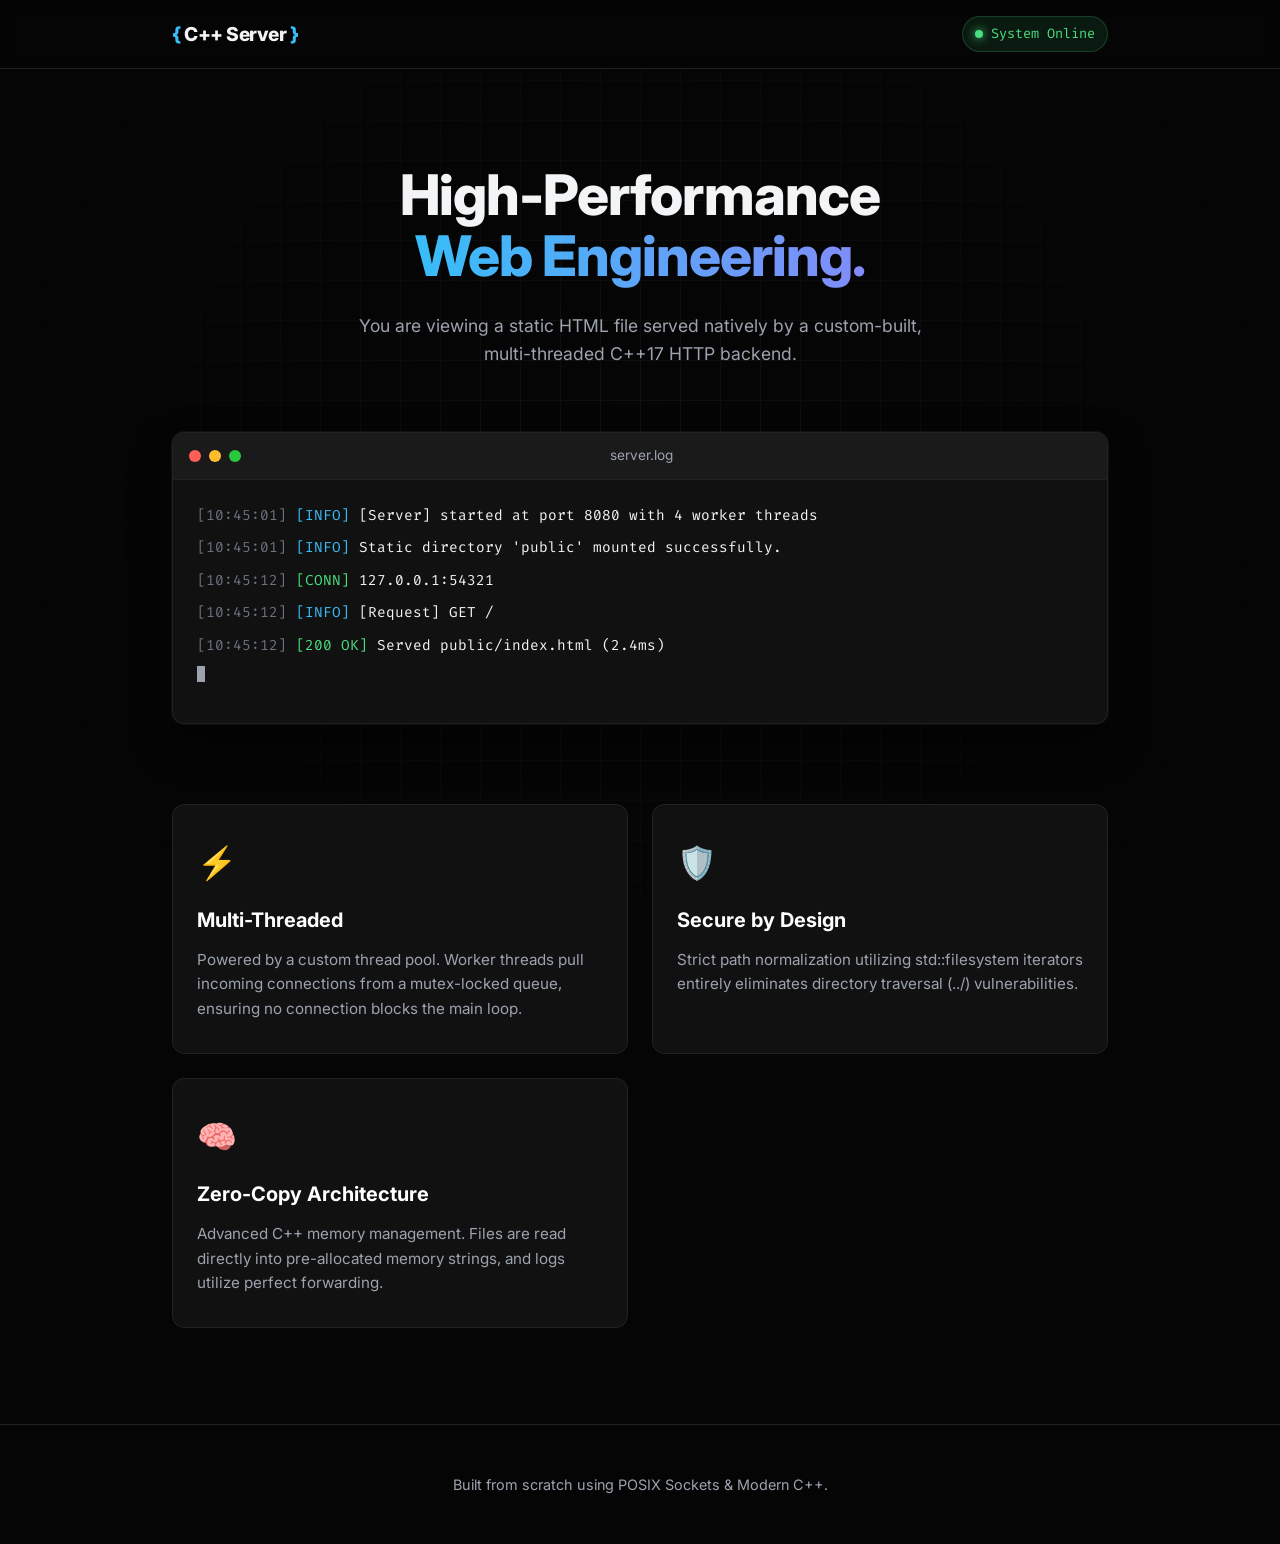
==== public/index.html @ 0ad70daa "added file server support and a basic index.html and stile.css" ====
<!DOCTYPE html>
<html lang="en">
<head>
    <meta charset="UTF-8">
    <meta name="viewport" content="width=device-width, initial-scale=1.0">
    <title>C++17 HTTP Server</title>
    <link href="https://fonts.googleapis.com/css2?family=Fira+Code:wght@400;600&family=Inter:wght@400;600;800&display=swap" rel="stylesheet">
    <link rel="stylesheet" href="style.css">
</head>
<body>
    <div class="grid-background"></div>
    
    <nav class="navbar">
        <div class="nav-content">
            <div class="logo">
                <span class="bracket">{</span> C++ Server <span class="bracket">}</span>
            </div>
            <div class="status-badge">
                <span class="pulse"></span> System Online
            </div>
        </div>
    </nav>

    <main class="container">
        <header class="hero">
            <h1 class="glitch-text">High-Performance <br><span class="highlight">Web Engineering.</span></h1>
            <p class="subtitle">You are viewing a static HTML file served natively by a custom-built, multi-threaded C++17 HTTP backend.</p>
        </header>

        <section class="terminal-window">
            <div class="terminal-header">
                <div class="terminal-buttons">
                    <span class="btn close-btn"></span>
                    <span class="btn minimize-btn"></span>
                    <span class="btn maximize-btn"></span>
                </div>
                <div class="terminal-title">server.log</div>
            </div>
            <div class="terminal-body">
                <div class="log-line"><span class="time">[10:45:01]</span> <span class="info">[INFO]</span> [Server] started at port 8080 with 4 worker threads</div>
                <div class="log-line"><span class="time">[10:45:01]</span> <span class="info">[INFO]</span> Static directory 'public' mounted successfully.</div>
                <div class="log-line"><span class="time">[10:45:12]</span> <span class="success">[CONN]</span> 127.0.0.1:54321</div>
                <div class="log-line"><span class="time">[10:45:12]</span> <span class="info">[INFO]</span> [Request] GET /</div>
                <div class="log-line"><span class="time">[10:45:12]</span> <span class="success">[200 OK]</span> Served public/index.html (2.4ms)</div>
                <div class="log-line typing-effect"><span class="cursor"></span></div>
            </div>
        </section>

        <section class="features-grid">
            <div class="feature-card">
                <div class="icon">⚡</div>
                <h3>Multi-Threaded</h3>
                <p>Powered by a custom thread pool. Worker threads pull incoming connections from a mutex-locked queue, ensuring no connection blocks the main loop.</p>
            </div>
            <div class="feature-card">
                <div class="icon">🛡️</div>
                <h3>Secure by Design</h3>
                <p>Strict path normalization utilizing std::filesystem iterators entirely eliminates directory traversal (../) vulnerabilities.</p>
            </div>
            <div class="feature-card">
                <div class="icon">🧠</div>
                <h3>Zero-Copy Architecture</h3>
                <p>Advanced C++ memory management. Files are read directly into pre-allocated memory strings, and logs utilize perfect forwarding.</p>
            </div>
        </section>
    </main>

    <footer>
        <p>Built from scratch using POSIX Sockets & Modern C++.</p>
    </footer>
</body>
</html>
---- public/style.css ----
/* CSS Reset & Variables */
:root {
    --bg-color: #050505;
    --surface-color: #111111;
    --border-color: #222222;
    --text-main: #f3f4f6;
    --text-muted: #9ca3af;
    --accent: #38bdf8;
    --accent-glow: rgba(56, 189, 248, 0.2);
    --success: #4ade80;
    --warning: #facc15;
    --font-sans: 'Inter', sans-serif;
    --font-mono: 'Fira Code', monospace;
}

* {
    margin: 0;
    padding: 0;
    box-sizing: border-box;
}

body {
    background-color: var(--bg-color);
    color: var(--text-main);
    font-family: var(--font-sans);
    line-height: 1.6;
    overflow-x: hidden;
}

/* Grid Background Effect */
.grid-background {
    position: fixed;
    top: 0;
    left: 0;
    width: 100vw;
    height: 100vh;
    background-image: 
        linear-gradient(to right, #111 1px, transparent 1px),
        linear-gradient(to bottom, #111 1px, transparent 1px);
    background-size: 40px 40px;
    z-index: -1;
    mask-image: radial-gradient(circle at center, black, transparent 80%);
    -webkit-mask-image: radial-gradient(circle at center, black, transparent 80%);
}

.container {
    max-width: 1000px;
    margin: 0 auto;
    padding: 0 2rem;
}

/* Navbar */
.navbar {
    border-bottom: 1px solid var(--border-color);
    background-color: rgba(5, 5, 5, 0.8);
    backdrop-filter: blur(10px);
    position: sticky;
    top: 0;
    z-index: 100;
}

.nav-content {
    max-width: 1000px;
    margin: 0 auto;
    padding: 1rem 2rem;
    display: flex;
    justify-content: space-between;
    align-items: center;
}

.logo {
    font-weight: 800;
    font-size: 1.2rem;
    letter-spacing: -0.5px;
}

.bracket {
    color: var(--accent);
}

.status-badge {
    display: flex;
    align-items: center;
    gap: 8px;
    font-size: 0.85rem;
    font-family: var(--font-mono);
    color: var(--success);
    background-color: rgba(74, 222, 128, 0.1);
    padding: 6px 12px;
    border-radius: 20px;
    border: 1px solid rgba(74, 222, 128, 0.2);
}

.pulse {
    width: 8px;
    height: 8px;
    background-color: var(--success);
    border-radius: 50%;
    box-shadow: 0 0 10px var(--success);
    animation: blink 2s infinite;
}

@keyframes blink {
    0%, 100% { opacity: 1; }
    50% { opacity: 0.4; }
}

/* Hero Section */
.hero {
    text-align: center;
    margin: 6rem 0 4rem 0;
}

h1 {
    font-size: 3.5rem;
    font-weight: 800;
    line-height: 1.1;
    letter-spacing: -1px;
    margin-bottom: 1.5rem;
}

.highlight {
    color: transparent;
    background: linear-gradient(90deg, var(--accent), #818cf8);
    -webkit-background-clip: text;
    background-clip: text;
}

.subtitle {
    color: var(--text-muted);
    font-size: 1.1rem;
    max-width: 600px;
    margin: 0 auto;
}

/* Terminal Window */
.terminal-window {
    background-color: var(--surface-color);
    border: 1px solid var(--border-color);
    border-radius: 12px;
    overflow: hidden;
    margin-bottom: 5rem;
    box-shadow: 0 20px 40px rgba(0, 0, 0, 0.4), 0 0 0 1px rgba(255, 255, 255, 0.05);
}

.terminal-header {
    background-color: #1a1a1a;
    padding: 12px 16px;
    display: flex;
    align-items: center;
    border-bottom: 1px solid var(--border-color);
}

.terminal-buttons {
    display: flex;
    gap: 8px;
}

.btn {
    width: 12px;
    height: 12px;
    border-radius: 50%;
}

.close-btn { background-color: #ff5f56; }
.minimize-btn { background-color: #ffbd2e; }
.maximize-btn { background-color: #27c93f; }

.terminal-title {
    flex-grow: 1;
    text-align: center;
    font-family: var(--font-sans);
    font-size: 0.85rem;
    color: var(--text-muted);
    margin-left: -50px;
}

.terminal-body {
    padding: 24px;
    font-family: var(--font-mono);
    font-size: 0.9rem;
    line-height: 1.7;
}

.log-line { margin-bottom: 8px; }
.time { color: #6b7280; }
.info { color: var(--accent); }
.success { color: var(--success); }
.cursor {
    display: inline-block;
    width: 8px;
    height: 16px;
    background-color: var(--text-muted);
    animation: cursor-blink 1s step-end infinite;
}

@keyframes cursor-blink {
    0%, 100% { opacity: 1; }
    50% { opacity: 0; }
}

/* Features Grid */
.features-grid {
    display: grid;
    grid-template-columns: repeat(auto-fit, minmax(300px, 1fr));
    gap: 24px;
    margin-bottom: 6rem;
}

.feature-card {
    background-color: var(--surface-color);
    border: 1px solid var(--border-color);
    border-radius: 12px;
    padding: 32px 24px;
    transition: transform 0.2s ease, border-color 0.2s ease;
}

.feature-card:hover {
    transform: translateY(-5px);
    border-color: var(--accent);
    box-shadow: 0 10px 30px var(--accent-glow);
}

.icon {
    font-size: 2rem;
    margin-bottom: 16px;
}

.feature-card h3 {
    font-size: 1.25rem;
    margin-bottom: 12px;
    color: white;
}

.feature-card p {
    color: var(--text-muted);
    font-size: 0.95rem;
}

/* Footer */
footer {
    text-align: center;
    padding: 3rem;
    border-top: 1px solid var(--border-color);
    color: var(--text-muted);
    font-size: 0.9rem;
}
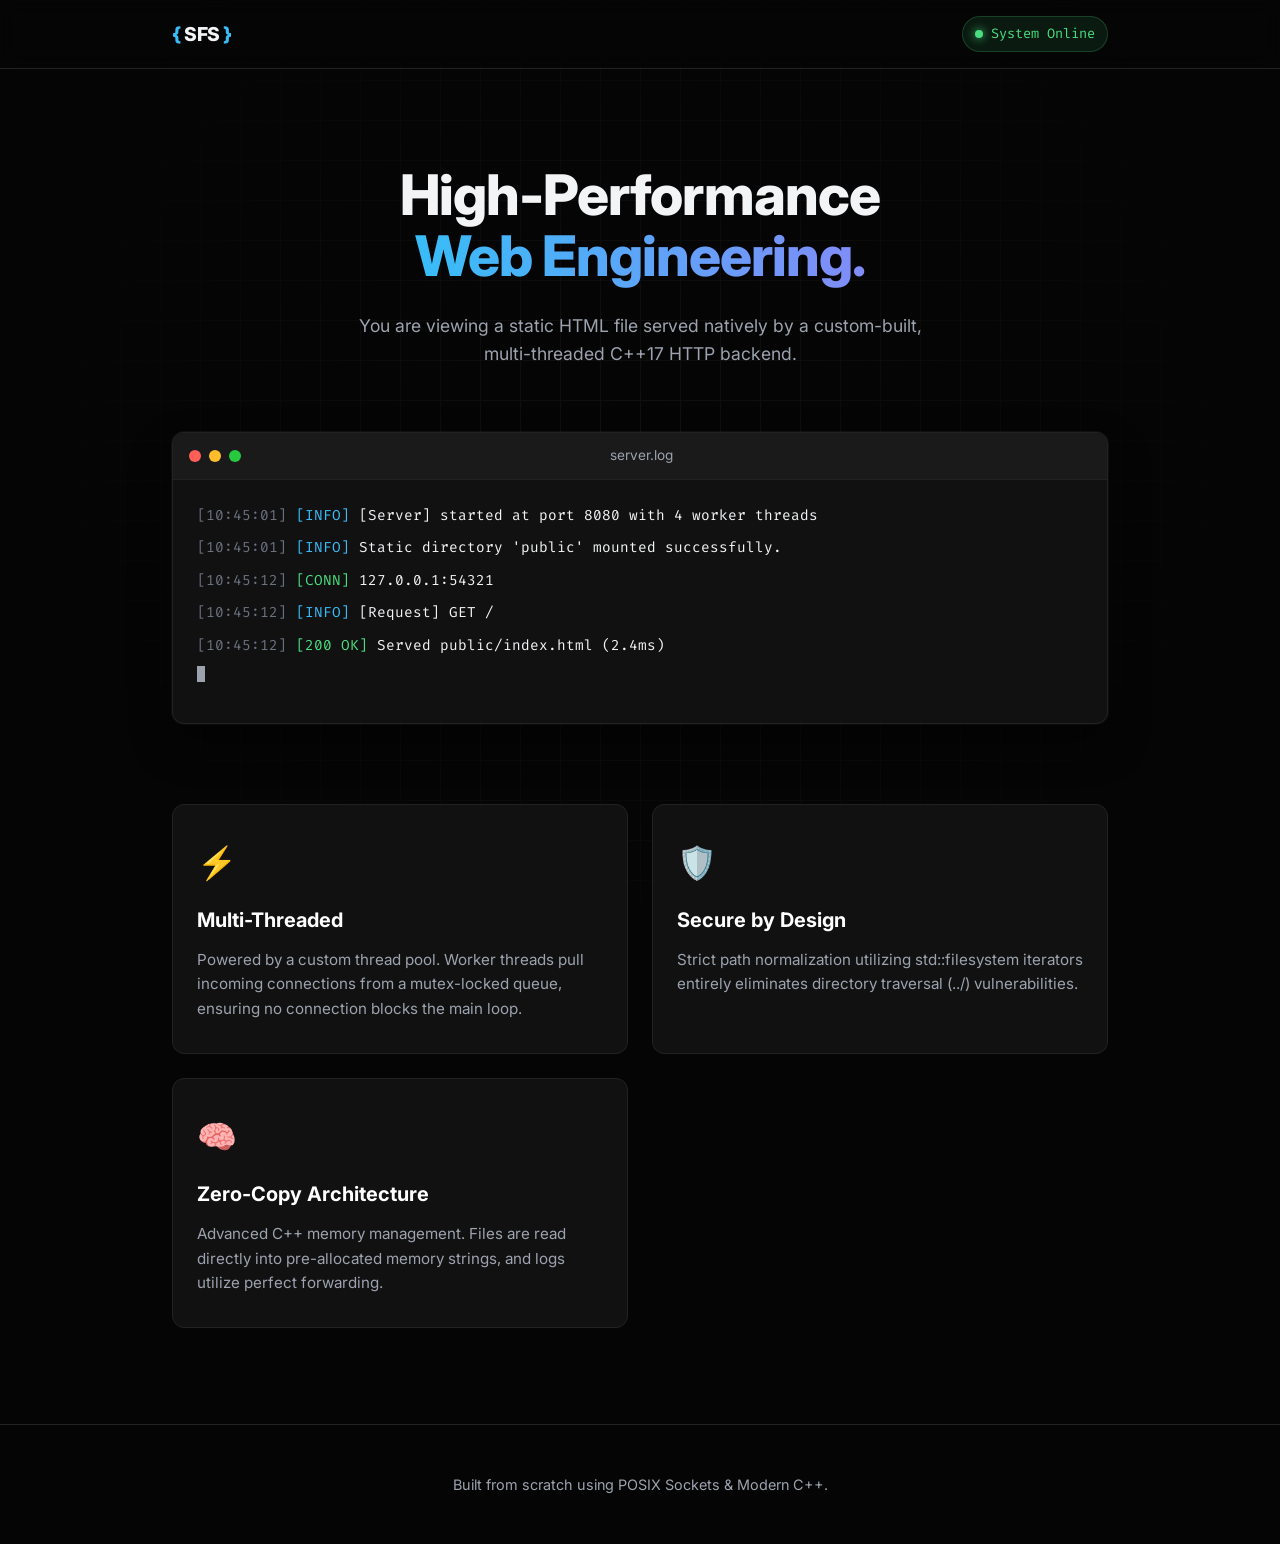
==== commit 38b7c4c9: "improved file serving" ====
--- a/public/index.html
+++ b/public/index.html
@@ -3,7 +3,7 @@
 <head>
     <meta charset="UTF-8">
     <meta name="viewport" content="width=device-width, initial-scale=1.0">
-    <title>C++17 HTTP Server</title>
+    <title>Server From Scratch</title>
     <link href="https://fonts.googleapis.com/css2?family=Fira+Code:wght@400;600&family=Inter:wght@400;600;800&display=swap" rel="stylesheet">
     <link rel="stylesheet" href="style.css">
 </head>
@@ -13,7 +13,7 @@
     <nav class="navbar">
         <div class="nav-content">
             <div class="logo">
-                <span class="bracket">{</span> C++ Server <span class="bracket">}</span>
+                <span class="bracket">{</span> SFS <span class="bracket">}</span>
             </div>
             <div class="status-badge">
                 <span class="pulse"></span> System Online
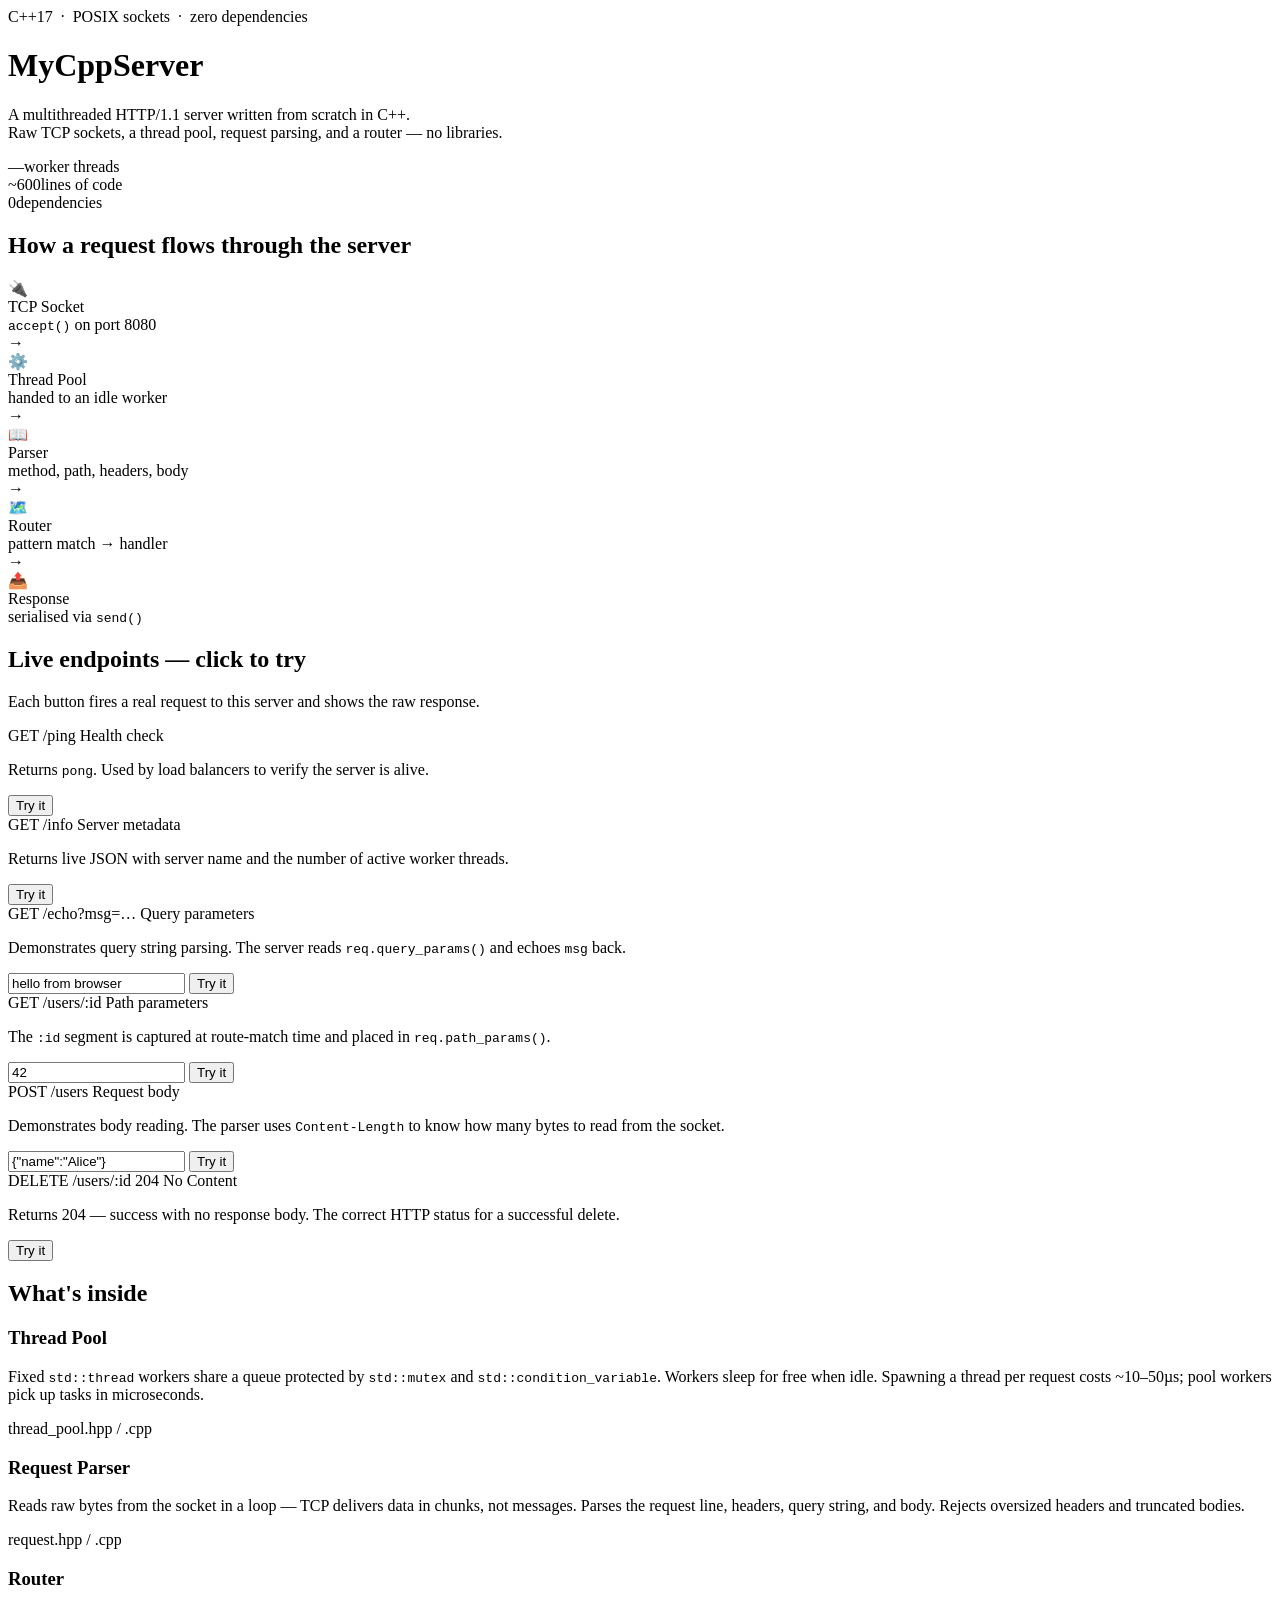
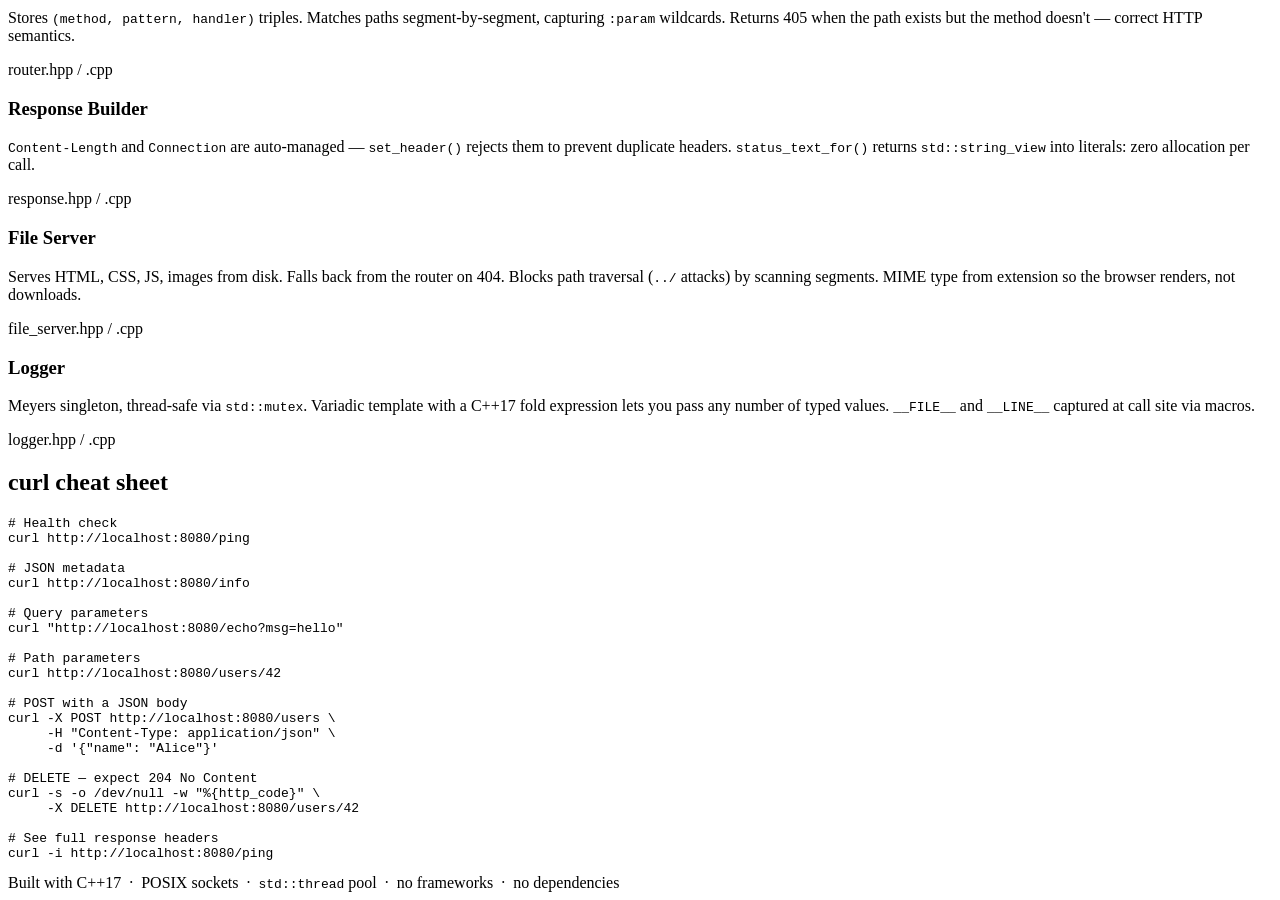
==== commit b90eef20: "added readme.md" ====
--- a/public/index.html
+++ b/public/index.html
@@ -1,72 +1,278 @@
 <!DOCTYPE html>
 <html lang="en">
 <head>
-    <meta charset="UTF-8">
-    <meta name="viewport" content="width=device-width, initial-scale=1.0">
-    <title>Server From Scratch</title>
-    <link href="https://fonts.googleapis.com/css2?family=Fira+Code:wght@400;600&family=Inter:wght@400;600;800&display=swap" rel="stylesheet">
-    <link rel="stylesheet" href="style.css">
+  <meta charset="UTF-8">
+  <meta name="viewport" content="width=device-width, initial-scale=1.0">
+  <title>MyCppServer — HTTP server in C++17</title>
+  <link rel="stylesheet" href="/style.css">
 </head>
 <body>
-    <div class="grid-background"></div>
-    
-    <nav class="navbar">
-        <div class="nav-content">
-            <div class="logo">
-                <span class="bracket">{</span> SFS <span class="bracket">}</span>
-            </div>
-            <div class="status-badge">
-                <span class="pulse"></span> System Online
-            </div>
-        </div>
-    </nav>
-
-    <main class="container">
-        <header class="hero">
-            <h1 class="glitch-text">High-Performance <br><span class="highlight">Web Engineering.</span></h1>
-            <p class="subtitle">You are viewing a static HTML file served natively by a custom-built, multi-threaded C++17 HTTP backend.</p>
-        </header>
-
-        <section class="terminal-window">
-            <div class="terminal-header">
-                <div class="terminal-buttons">
-                    <span class="btn close-btn"></span>
-                    <span class="btn minimize-btn"></span>
-                    <span class="btn maximize-btn"></span>
-                </div>
-                <div class="terminal-title">server.log</div>
-            </div>
-            <div class="terminal-body">
-                <div class="log-line"><span class="time">[10:45:01]</span> <span class="info">[INFO]</span> [Server] started at port 8080 with 4 worker threads</div>
-                <div class="log-line"><span class="time">[10:45:01]</span> <span class="info">[INFO]</span> Static directory 'public' mounted successfully.</div>
-                <div class="log-line"><span class="time">[10:45:12]</span> <span class="success">[CONN]</span> 127.0.0.1:54321</div>
-                <div class="log-line"><span class="time">[10:45:12]</span> <span class="info">[INFO]</span> [Request] GET /</div>
-                <div class="log-line"><span class="time">[10:45:12]</span> <span class="success">[200 OK]</span> Served public/index.html (2.4ms)</div>
-                <div class="log-line typing-effect"><span class="cursor"></span></div>
-            </div>
-        </section>
-
-        <section class="features-grid">
-            <div class="feature-card">
-                <div class="icon">⚡</div>
-                <h3>Multi-Threaded</h3>
-                <p>Powered by a custom thread pool. Worker threads pull incoming connections from a mutex-locked queue, ensuring no connection blocks the main loop.</p>
-            </div>
-            <div class="feature-card">
-                <div class="icon">🛡️</div>
-                <h3>Secure by Design</h3>
-                <p>Strict path normalization utilizing std::filesystem iterators entirely eliminates directory traversal (../) vulnerabilities.</p>
-            </div>
-            <div class="feature-card">
-                <div class="icon">🧠</div>
-                <h3>Zero-Copy Architecture</h3>
-                <p>Advanced C++ memory management. Files are read directly into pre-allocated memory strings, and logs utilize perfect forwarding.</p>
-            </div>
-        </section>
-    </main>
-
-    <footer>
-        <p>Built from scratch using POSIX Sockets & Modern C++.</p>
-    </footer>
+
+  <header class="hero">
+    <div class="container">
+      <div class="badge">C++17 &nbsp;·&nbsp; POSIX sockets &nbsp;·&nbsp; zero dependencies</div>
+      <h1>MyCppServer</h1>
+      <p class="hero-sub">
+        A multithreaded HTTP/1.1 server written from scratch in C++.<br>
+        Raw TCP sockets, a thread pool, request parsing, and a router — no libraries.
+      </p>
+      <div class="hero-stats">
+        <div class="stat"><span class="stat-n" id="stat-threads">—</span><span class="stat-l">worker threads</span></div>
+        <div class="stat-sep"></div>
+        <div class="stat"><span class="stat-n">~600</span><span class="stat-l">lines of code</span></div>
+        <div class="stat-sep"></div>
+        <div class="stat"><span class="stat-n">0</span><span class="stat-l">dependencies</span></div>
+      </div>
+    </div>
+  </header>
+
+  <main class="container">
+
+    <section class="section">
+      <h2 class="section-title">How a request flows through the server</h2>
+      <div class="pipeline">
+        <div class="pipe-step">
+          <div class="pipe-icon">🔌</div>
+          <div class="pipe-label">TCP Socket</div>
+          <div class="pipe-desc"><code>accept()</code> on port 8080</div>
+        </div>
+        <div class="pipe-arrow">→</div>
+        <div class="pipe-step">
+          <div class="pipe-icon">⚙️</div>
+          <div class="pipe-label">Thread Pool</div>
+          <div class="pipe-desc">handed to an idle worker</div>
+        </div>
+        <div class="pipe-arrow">→</div>
+        <div class="pipe-step">
+          <div class="pipe-icon">📖</div>
+          <div class="pipe-label">Parser</div>
+          <div class="pipe-desc">method, path, headers, body</div>
+        </div>
+        <div class="pipe-arrow">→</div>
+        <div class="pipe-step">
+          <div class="pipe-icon">🗺️</div>
+          <div class="pipe-label">Router</div>
+          <div class="pipe-desc">pattern match → handler</div>
+        </div>
+        <div class="pipe-arrow">→</div>
+        <div class="pipe-step">
+          <div class="pipe-icon">📤</div>
+          <div class="pipe-label">Response</div>
+          <div class="pipe-desc">serialised via <code>send()</code></div>
+        </div>
+      </div>
+    </section>
+
+    <section class="section">
+      <h2 class="section-title">Live endpoints — click to try</h2>
+      <p class="section-sub">Each button fires a real request to this server and shows the raw response.</p>
+
+      <div class="endpoints">
+
+        <div class="endpoint-card">
+          <div class="ep-header">
+            <span class="method get">GET</span>
+            <span class="ep-path">/ping</span>
+            <span class="ep-desc">Health check</span>
+          </div>
+          <p>Returns <code>pong</code>. Used by load balancers to verify the server is alive.</p>
+          <button class="try-btn" onclick="tryEndpoint('GET','/ping',null,'r-ping')">Try it</button>
+          <div id="r-ping" class="response hidden"></div>
+        </div>
+
+        <div class="endpoint-card">
+          <div class="ep-header">
+            <span class="method get">GET</span>
+            <span class="ep-path">/info</span>
+            <span class="ep-desc">Server metadata</span>
+          </div>
+          <p>Returns live JSON with server name and the number of active worker threads.</p>
+          <button class="try-btn" onclick="tryEndpoint('GET','/info',null,'r-info')">Try it</button>
+          <div id="r-info" class="response hidden"></div>
+        </div>
+
+        <div class="endpoint-card">
+          <div class="ep-header">
+            <span class="method get">GET</span>
+            <span class="ep-path">/echo?msg=…</span>
+            <span class="ep-desc">Query parameters</span>
+          </div>
+          <p>Demonstrates query string parsing. The server reads <code>req.query_params()</code> and echoes <code>msg</code> back.</p>
+          <div class="input-row">
+            <input id="echo-val" type="text" value="hello from browser" placeholder="Type a message">
+            <button class="try-btn" onclick="tryEcho()">Try it</button>
+          </div>
+          <div id="r-echo" class="response hidden"></div>
+        </div>
+
+        <div class="endpoint-card">
+          <div class="ep-header">
+            <span class="method get">GET</span>
+            <span class="ep-path">/users/:id</span>
+            <span class="ep-desc">Path parameters</span>
+          </div>
+          <p>The <code>:id</code> segment is captured at route-match time and placed in <code>req.path_params()</code>.</p>
+          <div class="input-row">
+            <input id="uid-val" type="text" value="42" placeholder="User ID">
+            <button class="try-btn" onclick="tryUser()">Try it</button>
+          </div>
+          <div id="r-user" class="response hidden"></div>
+        </div>
+
+        <div class="endpoint-card">
+          <div class="ep-header">
+            <span class="method post">POST</span>
+            <span class="ep-path">/users</span>
+            <span class="ep-desc">Request body</span>
+          </div>
+          <p>Demonstrates body reading. The parser uses <code>Content-Length</code> to know how many bytes to read from the socket.</p>
+          <div class="input-row">
+            <input id="post-val" type="text" value='{"name":"Alice"}' placeholder="JSON body">
+            <button class="try-btn" onclick="tryPost()">Try it</button>
+          </div>
+          <div id="r-post" class="response hidden"></div>
+        </div>
+
+        <div class="endpoint-card">
+          <div class="ep-header">
+            <span class="method del">DELETE</span>
+            <span class="ep-path">/users/:id</span>
+            <span class="ep-desc">204 No Content</span>
+          </div>
+          <p>Returns 204 — success with no response body. The correct HTTP status for a successful delete.</p>
+          <button class="try-btn" onclick="tryEndpoint('DELETE','/users/42',null,'r-del')">Try it</button>
+          <div id="r-del" class="response hidden"></div>
+        </div>
+
+      </div>
+    </section>
+
+    <section class="section">
+      <h2 class="section-title">What's inside</h2>
+      <div class="components">
+
+        <div class="comp-card">
+          <h3>Thread Pool</h3>
+          <p>Fixed <code>std::thread</code> workers share a queue protected by <code>std::mutex</code> and <code>std::condition_variable</code>. Workers sleep for free when idle. Spawning a thread per request costs ~10–50µs; pool workers pick up tasks in microseconds.</p>
+          <div class="comp-file">thread_pool.hpp / .cpp</div>
+        </div>
+
+        <div class="comp-card">
+          <h3>Request Parser</h3>
+          <p>Reads raw bytes from the socket in a loop — TCP delivers data in chunks, not messages. Parses the request line, headers, query string, and body. Rejects oversized headers and truncated bodies.</p>
+          <div class="comp-file">request.hpp / .cpp</div>
+        </div>
+
+        <div class="comp-card">
+          <h3>Router</h3>
+          <p>Stores <code>(method, pattern, handler)</code> triples. Matches paths segment-by-segment, capturing <code>:param</code> wildcards. Returns 405 when the path exists but the method doesn't — correct HTTP semantics.</p>
+          <div class="comp-file">router.hpp / .cpp</div>
+        </div>
+
+        <div class="comp-card">
+          <h3>Response Builder</h3>
+          <p><code>Content-Length</code> and <code>Connection</code> are auto-managed — <code>set_header()</code> rejects them to prevent duplicate headers. <code>status_text_for()</code> returns <code>std::string_view</code> into literals: zero allocation per call.</p>
+          <div class="comp-file">response.hpp / .cpp</div>
+        </div>
+
+        <div class="comp-card">
+          <h3>File Server</h3>
+          <p>Serves HTML, CSS, JS, images from disk. Falls back from the router on 404. Blocks path traversal (<code>../</code> attacks) by scanning segments. MIME type from extension so the browser renders, not downloads.</p>
+          <div class="comp-file">file_server.hpp / .cpp</div>
+        </div>
+
+        <div class="comp-card">
+          <h3>Logger</h3>
+          <p>Meyers singleton, thread-safe via <code>std::mutex</code>. Variadic template with a C++17 fold expression lets you pass any number of typed values. <code>__FILE__</code> and <code>__LINE__</code> captured at call site via macros.</p>
+          <div class="comp-file">logger.hpp / .cpp</div>
+        </div>
+
+      </div>
+    </section>
+
+    <section class="section">
+      <h2 class="section-title">curl cheat sheet</h2>
+      <pre class="code-block"><code><span class="cm"># Health check</span>
+curl http://localhost:8080/ping
+
+<span class="cm"># JSON metadata</span>
+curl http://localhost:8080/info
+
+<span class="cm"># Query parameters</span>
+curl "http://localhost:8080/echo?msg=hello"
+
+<span class="cm"># Path parameters</span>
+curl http://localhost:8080/users/42
+
+<span class="cm"># POST with a JSON body</span>
+curl -X POST http://localhost:8080/users \
+     -H "Content-Type: application/json" \
+     -d '{"name": "Alice"}'
+
+<span class="cm"># DELETE — expect 204 No Content</span>
+curl -s -o /dev/null -w "%{http_code}" \
+     -X DELETE http://localhost:8080/users/42
+
+<span class="cm"># See full response headers</span>
+curl -i http://localhost:8080/ping</code></pre>
+    </section>
+
+  </main>
+
+  <footer class="footer">
+    <div class="container">
+      Built with C++17 &nbsp;·&nbsp; POSIX sockets &nbsp;·&nbsp;
+      <code>std::thread</code> pool &nbsp;·&nbsp; no frameworks &nbsp;·&nbsp; no dependencies
+    </div>
+  </footer>
+
+  <script>
+    fetch('/info')
+      .then(r => r.json())
+      .then(d => { document.getElementById('stat-threads').textContent = d.worker_threads; })
+      .catch(() => {});
+
+    async function tryEndpoint(method, path, body, id) {
+      const el = document.getElementById(id);
+      el.className = 'response loading';
+      el.textContent = 'waiting…';
+
+      try {
+        const opts = { method };
+        if (body) {
+          opts.body = body;
+          opts.headers = { 'Content-Type': 'application/json' };
+        }
+        const res  = await fetch(path, opts);
+        const text = await res.text();
+
+        el.className = 'response ' + (res.status < 400 ? 'ok' : 'err');
+        el.textContent =
+          `HTTP ${res.status} ${res.statusText}\n` +
+          `Content-Type: ${res.headers.get('content-type') ?? '—'}\n\n` +
+          (text.trim() || '(empty body)');
+      } catch {
+        el.className = 'response err';
+        el.textContent = 'Could not reach the server.';
+      }
+    }
+
+    const tryEcho = () => {
+      const v = document.getElementById('echo-val').value || 'hello';
+      tryEndpoint('GET', `/echo?msg=${encodeURIComponent(v)}`, null, 'r-echo');
+    };
+    const tryUser = () => {
+      const v = document.getElementById('uid-val').value || '42';
+      tryEndpoint('GET', `/users/${encodeURIComponent(v)}`, null, 'r-user');
+    };
+    const tryPost = () => {
+      tryEndpoint('POST', '/users', document.getElementById('post-val').value, 'r-post');
+    };
+
+    document.querySelectorAll('.input-row input').forEach(inp =>
+      inp.addEventListener('keydown', e => { if (e.key === 'Enter') inp.nextElementSibling.click(); })
+    );
+  </script>
+
 </body>
-</html>+</html>
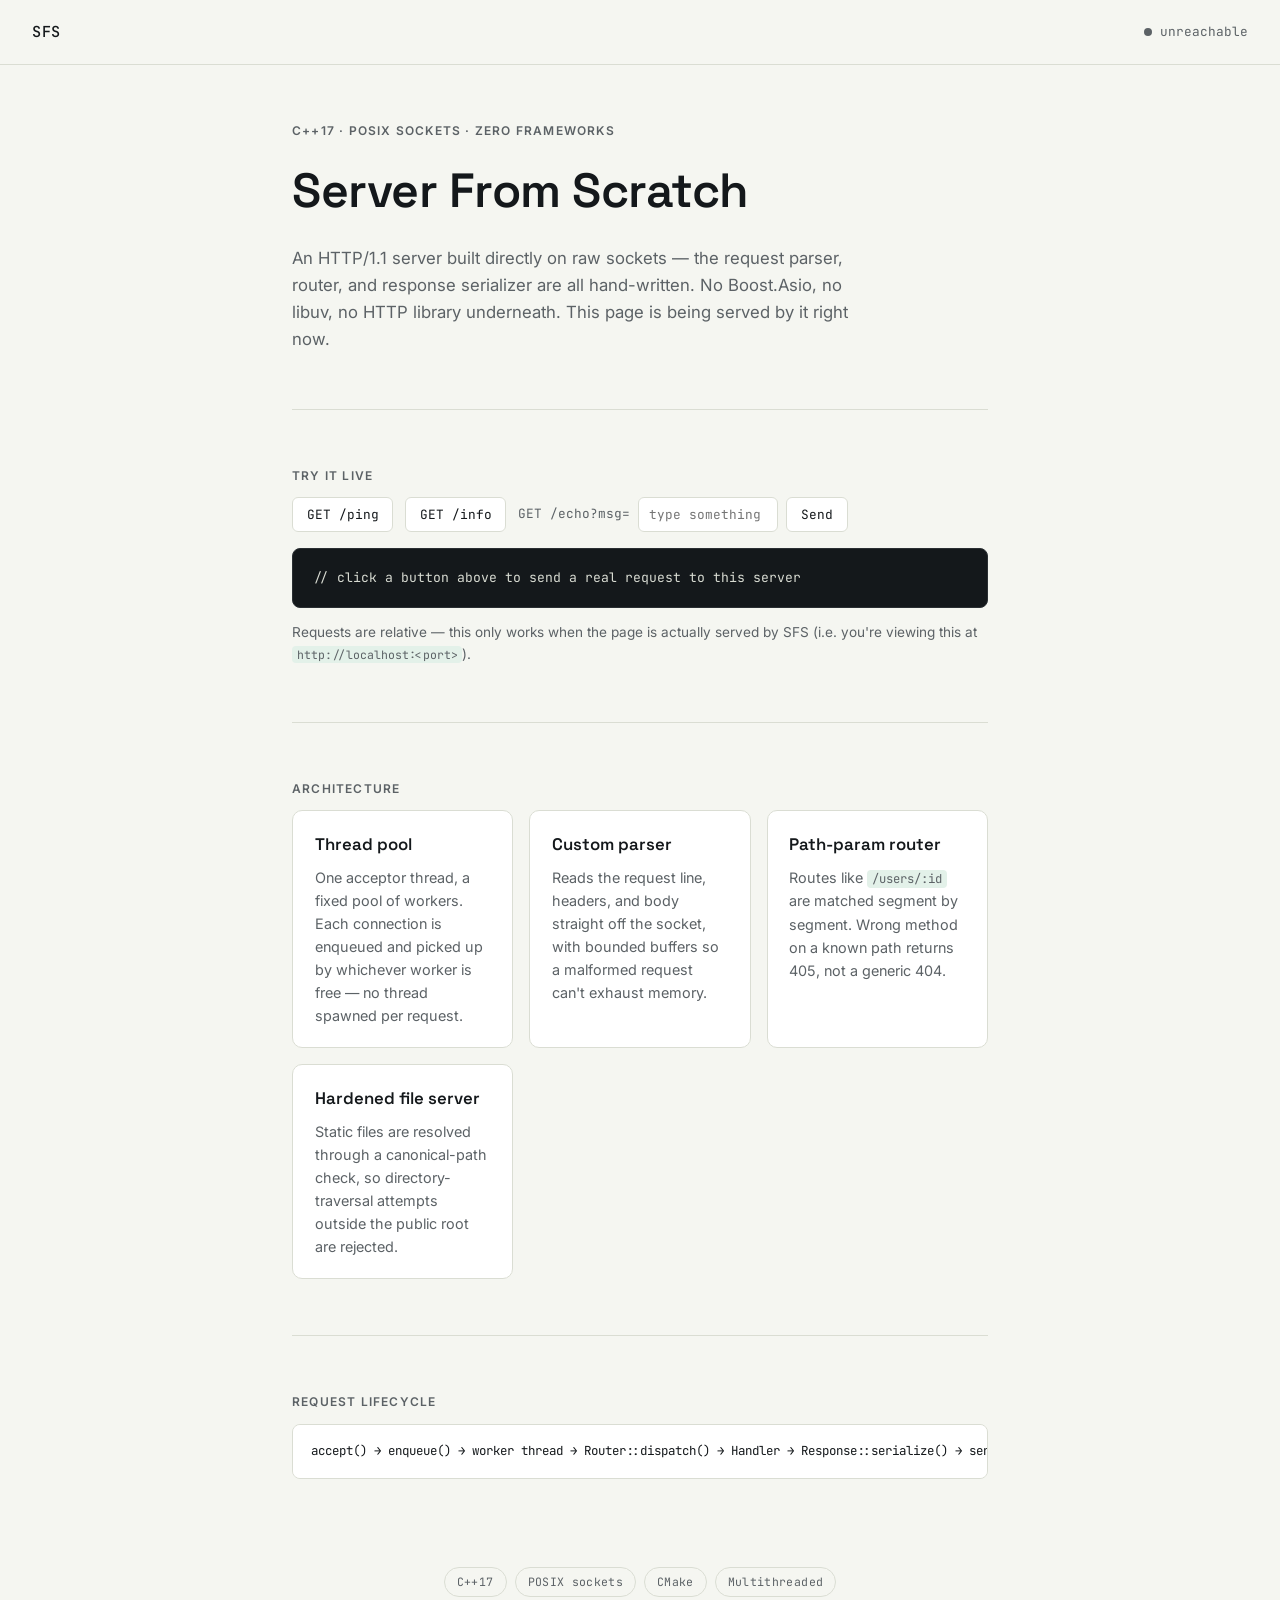
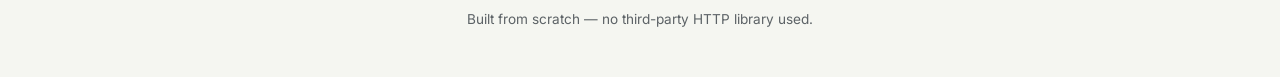
==== commit b5ef5f4d: "readme.md improved" ====
--- a/public/index.html
+++ b/public/index.html
@@ -1,278 +1,168 @@
 <!DOCTYPE html>
 <html lang="en">
 <head>
-  <meta charset="UTF-8">
-  <meta name="viewport" content="width=device-width, initial-scale=1.0">
-  <title>MyCppServer — HTTP server in C++17</title>
-  <link rel="stylesheet" href="/style.css">
+<meta charset="UTF-8">
+<meta name="viewport" content="width=device-width, initial-scale=1.0">
+<title>SFS — Server From Scratch</title>
+<link rel="preconnect" href="https://fonts.googleapis.com">
+<link rel="preconnect" href="https://fonts.gstatic.com" crossorigin>
+<link href="https://fonts.googleapis.com/css2?family=Space+Grotesk:wght@500;600;700&family=Inter:wght@400;500;600&family=JetBrains+Mono:wght@400;500&display=swap" rel="stylesheet">
+<link rel="stylesheet" href="style.css">
 </head>
 <body>
 
-  <header class="hero">
-    <div class="container">
-      <div class="badge">C++17 &nbsp;·&nbsp; POSIX sockets &nbsp;·&nbsp; zero dependencies</div>
-      <h1>MyCppServer</h1>
-      <p class="hero-sub">
-        A multithreaded HTTP/1.1 server written from scratch in C++.<br>
-        Raw TCP sockets, a thread pool, request parsing, and a router — no libraries.
-      </p>
-      <div class="hero-stats">
-        <div class="stat"><span class="stat-n" id="stat-threads">—</span><span class="stat-l">worker threads</span></div>
-        <div class="stat-sep"></div>
-        <div class="stat"><span class="stat-n">~600</span><span class="stat-l">lines of code</span></div>
-        <div class="stat-sep"></div>
-        <div class="stat"><span class="stat-n">0</span><span class="stat-l">dependencies</span></div>
+<header class="topbar">
+  <span class="wordmark">SFS</span>
+  <span class="status" id="status-pill">
+    <span class="dot" aria-hidden="true"></span>
+    <span id="status-text">checking…</span>
+  </span>
+</header>
+
+<main>
+
+  <section class="hero">
+    <p class="eyebrow">C++17 · POSIX sockets · zero frameworks</p>
+    <h1>Server From Scratch</h1>
+    <p class="lede">
+      An HTTP/1.1 server built directly on raw sockets — the request parser,
+      router, and response serializer are all hand-written. No Boost.Asio,
+      no libuv, no HTTP library underneath. This page is being served by it
+      right now.
+    </p>
+  </section>
+
+  <section class="console" aria-labelledby="console-heading">
+    <p class="eyebrow" id="console-heading">try it live</p>
+
+    <div class="console-controls">
+      <button class="btn" data-path="/ping" data-method="GET">GET /ping</button>
+      <button class="btn" data-path="/info" data-method="GET">GET /info</button>
+      <div class="echo-row">
+        <span class="echo-label">GET /echo?msg=</span>
+        <input type="text" id="echo-input" placeholder="type something" aria-label="Message for /echo endpoint">
+        <button class="btn" id="echo-send">Send</button>
       </div>
     </div>
-  </header>
 
-  <main class="container">
+    <pre class="response-panel" id="response-panel" aria-live="polite"><code id="response-body">// click a button above to send a real request to this server</code></pre>
 
-    <section class="section">
-      <h2 class="section-title">How a request flows through the server</h2>
-      <div class="pipeline">
-        <div class="pipe-step">
-          <div class="pipe-icon">🔌</div>
-          <div class="pipe-label">TCP Socket</div>
-          <div class="pipe-desc"><code>accept()</code> on port 8080</div>
-        </div>
-        <div class="pipe-arrow">→</div>
-        <div class="pipe-step">
-          <div class="pipe-icon">⚙️</div>
-          <div class="pipe-label">Thread Pool</div>
-          <div class="pipe-desc">handed to an idle worker</div>
-        </div>
-        <div class="pipe-arrow">→</div>
-        <div class="pipe-step">
-          <div class="pipe-icon">📖</div>
-          <div class="pipe-label">Parser</div>
-          <div class="pipe-desc">method, path, headers, body</div>
-        </div>
-        <div class="pipe-arrow">→</div>
-        <div class="pipe-step">
-          <div class="pipe-icon">🗺️</div>
-          <div class="pipe-label">Router</div>
-          <div class="pipe-desc">pattern match → handler</div>
-        </div>
-        <div class="pipe-arrow">→</div>
-        <div class="pipe-step">
-          <div class="pipe-icon">📤</div>
-          <div class="pipe-label">Response</div>
-          <div class="pipe-desc">serialised via <code>send()</code></div>
-        </div>
-      </div>
-    </section>
+    <p class="hint">
+      Requests are relative — this only works when the page is actually served
+      by SFS (i.e. you're viewing this at <code>http://localhost:&lt;port&gt;</code>).
+    </p>
+  </section>
 
-    <section class="section">
-      <h2 class="section-title">Live endpoints — click to try</h2>
-      <p class="section-sub">Each button fires a real request to this server and shows the raw response.</p>
+  <section class="features" aria-label="Architecture highlights">
+    <p class="eyebrow">architecture</p>
+    <div class="feature-grid">
+      <article class="card">
+        <h2>Thread pool</h2>
+        <p>One acceptor thread, a fixed pool of workers. Each connection is
+        enqueued and picked up by whichever worker is free — no thread spawned
+        per request.</p>
+      </article>
+      <article class="card">
+        <h2>Custom parser</h2>
+        <p>Reads the request line, headers, and body straight off the socket,
+        with bounded buffers so a malformed request can't exhaust memory.</p>
+      </article>
+      <article class="card">
+        <h2>Path-param router</h2>
+        <p>Routes like <code>/users/:id</code> are matched segment by segment.
+        Wrong method on a known path returns 405, not a generic 404.</p>
+      </article>
+      <article class="card">
+        <h2>Hardened file server</h2>
+        <p>Static files are resolved through a canonical-path check, so
+        directory-traversal attempts outside the public root are rejected.</p>
+      </article>
+    </div>
+  </section>
 
-      <div class="endpoints">
+  <section class="lifecycle" aria-label="Request lifecycle">
+    <p class="eyebrow">request lifecycle</p>
+    <pre class="flow"><code>accept() → enqueue() → worker thread → Router::dispatch() → Handler → Response::serialize() → send()</code></pre>
+  </section>
 
-        <div class="endpoint-card">
-          <div class="ep-header">
-            <span class="method get">GET</span>
-            <span class="ep-path">/ping</span>
-            <span class="ep-desc">Health check</span>
-          </div>
-          <p>Returns <code>pong</code>. Used by load balancers to verify the server is alive.</p>
-          <button class="try-btn" onclick="tryEndpoint('GET','/ping',null,'r-ping')">Try it</button>
-          <div id="r-ping" class="response hidden"></div>
-        </div>
+</main>
 
-        <div class="endpoint-card">
-          <div class="ep-header">
-            <span class="method get">GET</span>
-            <span class="ep-path">/info</span>
-            <span class="ep-desc">Server metadata</span>
-          </div>
-          <p>Returns live JSON with server name and the number of active worker threads.</p>
-          <button class="try-btn" onclick="tryEndpoint('GET','/info',null,'r-info')">Try it</button>
-          <div id="r-info" class="response hidden"></div>
-        </div>
+<footer>
+  <div class="badges">
+    <span>C++17</span>
+    <span>POSIX sockets</span>
+    <span>CMake</span>
+    <span>Multithreaded</span>
+  </div>
+  <p>Built from scratch — no third-party HTTP library used.</p>
+</footer>
 
-        <div class="endpoint-card">
-          <div class="ep-header">
-            <span class="method get">GET</span>
-            <span class="ep-path">/echo?msg=…</span>
-            <span class="ep-desc">Query parameters</span>
-          </div>
-          <p>Demonstrates query string parsing. The server reads <code>req.query_params()</code> and echoes <code>msg</code> back.</p>
-          <div class="input-row">
-            <input id="echo-val" type="text" value="hello from browser" placeholder="Type a message">
-            <button class="try-btn" onclick="tryEcho()">Try it</button>
-          </div>
-          <div id="r-echo" class="response hidden"></div>
-        </div>
+<script>
+(function () {
+  const panel = document.getElementById('response-body');
+  const statusPill = document.getElementById('status-pill');
+  const statusText = document.getElementById('status-text');
 
-        <div class="endpoint-card">
-          <div class="ep-header">
-            <span class="method get">GET</span>
-            <span class="ep-path">/users/:id</span>
-            <span class="ep-desc">Path parameters</span>
-          </div>
-          <p>The <code>:id</code> segment is captured at route-match time and placed in <code>req.path_params()</code>.</p>
-          <div class="input-row">
-            <input id="uid-val" type="text" value="42" placeholder="User ID">
-            <button class="try-btn" onclick="tryUser()">Try it</button>
-          </div>
-          <div id="r-user" class="response hidden"></div>
-        </div>
+  function renderResponse(method, path, res, bodyText) {
+    let headerLines = '';
+    res.headers.forEach((value, key) => {
+      headerLines += key + ': ' + value + '\n';
+    });
+    const statusLine = 'HTTP/1.1 ' + res.status + (res.statusText ? ' ' + res.statusText : '');
+    panel.textContent =
+      method + ' ' + path + '\n\n' +
+      statusLine + '\n' +
+      headerLines + '\n' +
+      bodyText;
+  }
 
-        <div class="endpoint-card">
-          <div class="ep-header">
-            <span class="method post">POST</span>
-            <span class="ep-path">/users</span>
-            <span class="ep-desc">Request body</span>
-          </div>
-          <p>Demonstrates body reading. The parser uses <code>Content-Length</code> to know how many bytes to read from the socket.</p>
-          <div class="input-row">
-            <input id="post-val" type="text" value='{"name":"Alice"}' placeholder="JSON body">
-            <button class="try-btn" onclick="tryPost()">Try it</button>
-          </div>
-          <div id="r-post" class="response hidden"></div>
-        </div>
+  function renderError(method, path) {
+    panel.textContent =
+      method + ' ' + path + '\n\n' +
+      '// request failed — make sure this page is being served by SFS\n' +
+      '// (open http://localhost:<port>/ instead of a local file)';
+  }
 
-        <div class="endpoint-card">
-          <div class="ep-header">
-            <span class="method del">DELETE</span>
-            <span class="ep-path">/users/:id</span>
-            <span class="ep-desc">204 No Content</span>
-          </div>
-          <p>Returns 204 — success with no response body. The correct HTTP status for a successful delete.</p>
-          <button class="try-btn" onclick="tryEndpoint('DELETE','/users/42',null,'r-del')">Try it</button>
-          <div id="r-del" class="response hidden"></div>
-        </div>
+  async function sendRequest(method, path) {
+    panel.textContent = method + ' ' + path + '\n\n// sending…';
+    try {
+      const res = await fetch(path, { method });
+      const bodyText = await res.text();
+      renderResponse(method, path, res, bodyText);
+    } catch (err) {
+      renderError(method, path);
+    }
+  }
 
-      </div>
-    </section>
+  document.querySelectorAll('.btn[data-path]').forEach(btn => {
+    btn.addEventListener('click', () => {
+      sendRequest(btn.dataset.method, btn.dataset.path);
+    });
+  });
 
-    <section class="section">
-      <h2 class="section-title">What's inside</h2>
-      <div class="components">
+  document.getElementById('echo-send').addEventListener('click', () => {
+    const input = document.getElementById('echo-input');
+    const msg = encodeURIComponent(input.value || 'hello');
+    sendRequest('GET', '/echo?msg=' + msg);
+  });
 
-        <div class="comp-card">
-          <h3>Thread Pool</h3>
-          <p>Fixed <code>std::thread</code> workers share a queue protected by <code>std::mutex</code> and <code>std::condition_variable</code>. Workers sleep for free when idle. Spawning a thread per request costs ~10–50µs; pool workers pick up tasks in microseconds.</p>
-          <div class="comp-file">thread_pool.hpp / .cpp</div>
-        </div>
+  document.getElementById('echo-input').addEventListener('keydown', (e) => {
+    if (e.key === 'Enter') document.getElementById('echo-send').click();
+  });
 
-        <div class="comp-card">
-          <h3>Request Parser</h3>
-          <p>Reads raw bytes from the socket in a loop — TCP delivers data in chunks, not messages. Parses the request line, headers, query string, and body. Rejects oversized headers and truncated bodies.</p>
-          <div class="comp-file">request.hpp / .cpp</div>
-        </div>
-
-        <div class="comp-card">
-          <h3>Router</h3>
-          <p>Stores <code>(method, pattern, handler)</code> triples. Matches paths segment-by-segment, capturing <code>:param</code> wildcards. Returns 405 when the path exists but the method doesn't — correct HTTP semantics.</p>
-          <div class="comp-file">router.hpp / .cpp</div>
-        </div>
-
-        <div class="comp-card">
-          <h3>Response Builder</h3>
-          <p><code>Content-Length</code> and <code>Connection</code> are auto-managed — <code>set_header()</code> rejects them to prevent duplicate headers. <code>status_text_for()</code> returns <code>std::string_view</code> into literals: zero allocation per call.</p>
-          <div class="comp-file">response.hpp / .cpp</div>
-        </div>
-
-        <div class="comp-card">
-          <h3>File Server</h3>
-          <p>Serves HTML, CSS, JS, images from disk. Falls back from the router on 404. Blocks path traversal (<code>../</code> attacks) by scanning segments. MIME type from extension so the browser renders, not downloads.</p>
-          <div class="comp-file">file_server.hpp / .cpp</div>
-        </div>
-
-        <div class="comp-card">
-          <h3>Logger</h3>
-          <p>Meyers singleton, thread-safe via <code>std::mutex</code>. Variadic template with a C++17 fold expression lets you pass any number of typed values. <code>__FILE__</code> and <code>__LINE__</code> captured at call site via macros.</p>
-          <div class="comp-file">logger.hpp / .cpp</div>
-        </div>
-
-      </div>
-    </section>
-
-    <section class="section">
-      <h2 class="section-title">curl cheat sheet</h2>
-      <pre class="code-block"><code><span class="cm"># Health check</span>
-curl http://localhost:8080/ping
-
-<span class="cm"># JSON metadata</span>
-curl http://localhost:8080/info
-
-<span class="cm"># Query parameters</span>
-curl "http://localhost:8080/echo?msg=hello"
-
-<span class="cm"># Path parameters</span>
-curl http://localhost:8080/users/42
-
-<span class="cm"># POST with a JSON body</span>
-curl -X POST http://localhost:8080/users \
-     -H "Content-Type: application/json" \
-     -d '{"name": "Alice"}'
-
-<span class="cm"># DELETE — expect 204 No Content</span>
-curl -s -o /dev/null -w "%{http_code}" \
-     -X DELETE http://localhost:8080/users/42
-
-<span class="cm"># See full response headers</span>
-curl -i http://localhost:8080/ping</code></pre>
-    </section>
-
-  </main>
-
-  <footer class="footer">
-    <div class="container">
-      Built with C++17 &nbsp;·&nbsp; POSIX sockets &nbsp;·&nbsp;
-      <code>std::thread</code> pool &nbsp;·&nbsp; no frameworks &nbsp;·&nbsp; no dependencies
-    </div>
-  </footer>
-
-  <script>
-    fetch('/info')
-      .then(r => r.json())
-      .then(d => { document.getElementById('stat-threads').textContent = d.worker_threads; })
-      .catch(() => {});
-
-    async function tryEndpoint(method, path, body, id) {
-      const el = document.getElementById(id);
-      el.className = 'response loading';
-      el.textContent = 'waiting…';
-
-      try {
-        const opts = { method };
-        if (body) {
-          opts.body = body;
-          opts.headers = { 'Content-Type': 'application/json' };
-        }
-        const res  = await fetch(path, opts);
-        const text = await res.text();
-
-        el.className = 'response ' + (res.status < 400 ? 'ok' : 'err');
-        el.textContent =
-          `HTTP ${res.status} ${res.statusText}\n` +
-          `Content-Type: ${res.headers.get('content-type') ?? '—'}\n\n` +
-          (text.trim() || '(empty body)');
-      } catch {
-        el.className = 'response err';
-        el.textContent = 'Could not reach the server.';
-      }
+  // Quiet liveness check against /ping for the status pill in the header
+  fetch('/ping').then(res => {
+    if (res.ok) {
+      statusPill.classList.add('online');
+      statusText.textContent = 'online';
+    } else {
+      statusText.textContent = 'unreachable';
     }
-
-    const tryEcho = () => {
-      const v = document.getElementById('echo-val').value || 'hello';
-      tryEndpoint('GET', `/echo?msg=${encodeURIComponent(v)}`, null, 'r-echo');
-    };
-    const tryUser = () => {
-      const v = document.getElementById('uid-val').value || '42';
-      tryEndpoint('GET', `/users/${encodeURIComponent(v)}`, null, 'r-user');
-    };
-    const tryPost = () => {
-      tryEndpoint('POST', '/users', document.getElementById('post-val').value, 'r-post');
-    };
-
-    document.querySelectorAll('.input-row input').forEach(inp =>
-      inp.addEventListener('keydown', e => { if (e.key === 'Enter') inp.nextElementSibling.click(); })
-    );
-  </script>
+  }).catch(() => {
+    statusText.textContent = 'unreachable';
+  });
+})();
+</script>
 
 </body>
 </html>
--- a/public/style.css
+++ b/public/style.css
@@ -0,0 +1,314 @@
+:root {
+  --bg: #F5F6F1;
+  --surface: #FFFFFF;
+  --ink: #14181B;
+  --muted: #5C6266;
+  --line: #DADDD3;
+  --accent: #1F7A4D;
+  --accent-soft: #E3F1E9;
+  --console-bg: #14181B;
+  --console-text: #D8DBD2;
+  --console-line: #2A2F33;
+}
+
+* {
+  box-sizing: border-box;
+}
+
+html {
+  scroll-behavior: smooth;
+}
+
+body {
+  margin: 0;
+  background: var(--bg);
+  color: var(--ink);
+  font-family: 'Inter', -apple-system, BlinkMacSystemFont, sans-serif;
+  line-height: 1.6;
+  -webkit-font-smoothing: antialiased;
+}
+
+a {
+  color: var(--accent);
+}
+
+code {
+  font-family: 'JetBrains Mono', 'SF Mono', Consolas, monospace;
+  font-size: 0.85em;
+  background: var(--accent-soft);
+  padding: 0.1em 0.4em;
+  border-radius: 4px;
+}
+
+:focus-visible {
+  outline: 2px solid var(--accent);
+  outline-offset: 2px;
+}
+
+/* ── Topbar ───────────────────────────────────── */
+
+.topbar {
+  display: flex;
+  align-items: center;
+  justify-content: space-between;
+  padding: 1.25rem 2rem;
+  border-bottom: 1px solid var(--line);
+}
+
+.wordmark {
+  font-family: 'JetBrains Mono', monospace;
+  font-weight: 500;
+  font-size: 0.95rem;
+  letter-spacing: 0.04em;
+}
+
+.status {
+  display: flex;
+  align-items: center;
+  gap: 0.5rem;
+  font-family: 'JetBrains Mono', monospace;
+  font-size: 0.8rem;
+  color: var(--muted);
+}
+
+.dot {
+  width: 8px;
+  height: 8px;
+  border-radius: 50%;
+  background: var(--muted);
+}
+
+.status.online .dot {
+  background: var(--accent);
+  animation: pulse 2s ease-in-out infinite;
+}
+
+.status.online #status-text {
+  color: var(--accent);
+}
+
+@media (prefers-reduced-motion: no-preference) {
+  @keyframes pulse {
+    0%, 100% { box-shadow: 0 0 0 0 rgba(31, 122, 77, 0.4); }
+    50% { box-shadow: 0 0 0 4px rgba(31, 122, 77, 0); }
+  }
+}
+
+/* ── Layout ───────────────────────────────────── */
+
+main {
+  max-width: 760px;
+  margin: 0 auto;
+  padding: 0 2rem;
+}
+
+section {
+  padding: 3.5rem 0;
+  border-bottom: 1px solid var(--line);
+}
+
+.lifecycle {
+  border-bottom: none;
+}
+
+.eyebrow {
+  font-family: 'Inter', sans-serif;
+  font-weight: 600;
+  font-size: 0.75rem;
+  letter-spacing: 0.1em;
+  text-transform: uppercase;
+  color: var(--muted);
+  margin: 0 0 0.75rem;
+}
+
+/* ── Hero ─────────────────────────────────────── */
+
+.hero h1 {
+  font-family: 'Space Grotesk', sans-serif;
+  font-weight: 600;
+  font-size: clamp(2.1rem, 5vw, 3rem);
+  letter-spacing: -0.01em;
+  margin: 0 0 1rem;
+}
+
+.lede {
+  font-size: 1.05rem;
+  color: var(--muted);
+  max-width: 560px;
+  margin: 0;
+}
+
+/* ── Console ──────────────────────────────────── */
+
+.console-controls {
+  display: flex;
+  flex-wrap: wrap;
+  align-items: center;
+  gap: 0.75rem;
+  margin-bottom: 1rem;
+}
+
+.btn {
+  font-family: 'JetBrains Mono', monospace;
+  font-size: 0.8rem;
+  background: var(--surface);
+  color: var(--ink);
+  border: 1px solid var(--line);
+  border-radius: 6px;
+  padding: 0.5rem 0.85rem;
+  cursor: pointer;
+  transition: border-color 0.15s ease, color 0.15s ease;
+}
+
+.btn:hover {
+  border-color: var(--accent);
+  color: var(--accent);
+}
+
+.echo-row {
+  display: flex;
+  align-items: center;
+  gap: 0.5rem;
+  font-family: 'JetBrains Mono', monospace;
+  font-size: 0.8rem;
+  color: var(--muted);
+}
+
+#echo-input {
+  font-family: 'JetBrains Mono', monospace;
+  font-size: 0.8rem;
+  border: 1px solid var(--line);
+  border-radius: 6px;
+  padding: 0.5rem 0.6rem;
+  width: 140px;
+  background: var(--surface);
+  color: var(--ink);
+}
+
+#echo-input:focus {
+  border-color: var(--accent);
+  outline: none;
+}
+
+.response-panel {
+  background: var(--console-bg);
+  color: var(--console-text);
+  border-radius: 8px;
+  padding: 1.1rem 1.25rem;
+  margin: 0;
+  overflow-x: auto;
+  border: 1px solid var(--console-line);
+}
+
+.response-panel code {
+  background: none;
+  padding: 0;
+  font-family: 'JetBrains Mono', monospace;
+  font-size: 0.82rem;
+  line-height: 1.65;
+  white-space: pre-wrap;
+  word-break: break-word;
+  color: inherit;
+}
+
+.hint {
+  font-size: 0.85rem;
+  color: var(--muted);
+  margin: 0.9rem 0 0;
+}
+
+/* ── Feature grid ─────────────────────────────── */
+
+.feature-grid {
+  display: grid;
+  grid-template-columns: repeat(auto-fit, minmax(220px, 1fr));
+  gap: 1rem;
+}
+
+.card {
+  background: var(--surface);
+  border: 1px solid var(--line);
+  border-radius: 10px;
+  padding: 1.25rem 1.35rem;
+}
+
+.card h2 {
+  font-family: 'Space Grotesk', sans-serif;
+  font-weight: 600;
+  font-size: 1.05rem;
+  margin: 0 0 0.5rem;
+}
+
+.card p {
+  font-size: 0.9rem;
+  color: var(--muted);
+  margin: 0;
+}
+
+/* ── Lifecycle ────────────────────────────────── */
+
+.flow {
+  background: var(--surface);
+  border: 1px solid var(--line);
+  border-radius: 8px;
+  padding: 1rem 1.1rem;
+  margin: 0;
+  overflow-x: auto;
+}
+
+.flow code {
+  background: none;
+  padding: 0;
+  font-size: 0.78rem;
+  color: var(--ink);
+}
+
+/* ── Footer ───────────────────────────────────── */
+
+footer {
+  max-width: 760px;
+  margin: 0 auto;
+  padding: 2rem 2rem 3rem;
+  text-align: center;
+}
+
+.badges {
+  display: flex;
+  justify-content: center;
+  flex-wrap: wrap;
+  gap: 0.5rem;
+  margin-bottom: 0.75rem;
+}
+
+.badges span {
+  font-family: 'JetBrains Mono', monospace;
+  font-size: 0.72rem;
+  letter-spacing: 0.03em;
+  color: var(--muted);
+  border: 1px solid var(--line);
+  border-radius: 20px;
+  padding: 0.3rem 0.75rem;
+}
+
+footer p {
+  font-size: 0.85rem;
+  color: var(--muted);
+  margin: 0;
+}
+
+/* ── Responsive ───────────────────────────────── */
+
+@media (max-width: 520px) {
+  .topbar, main, footer {
+    padding-left: 1.25rem;
+    padding-right: 1.25rem;
+  }
+
+  .echo-row {
+    flex-wrap: wrap;
+  }
+
+  #echo-input {
+    width: 100%;
+  }
+}
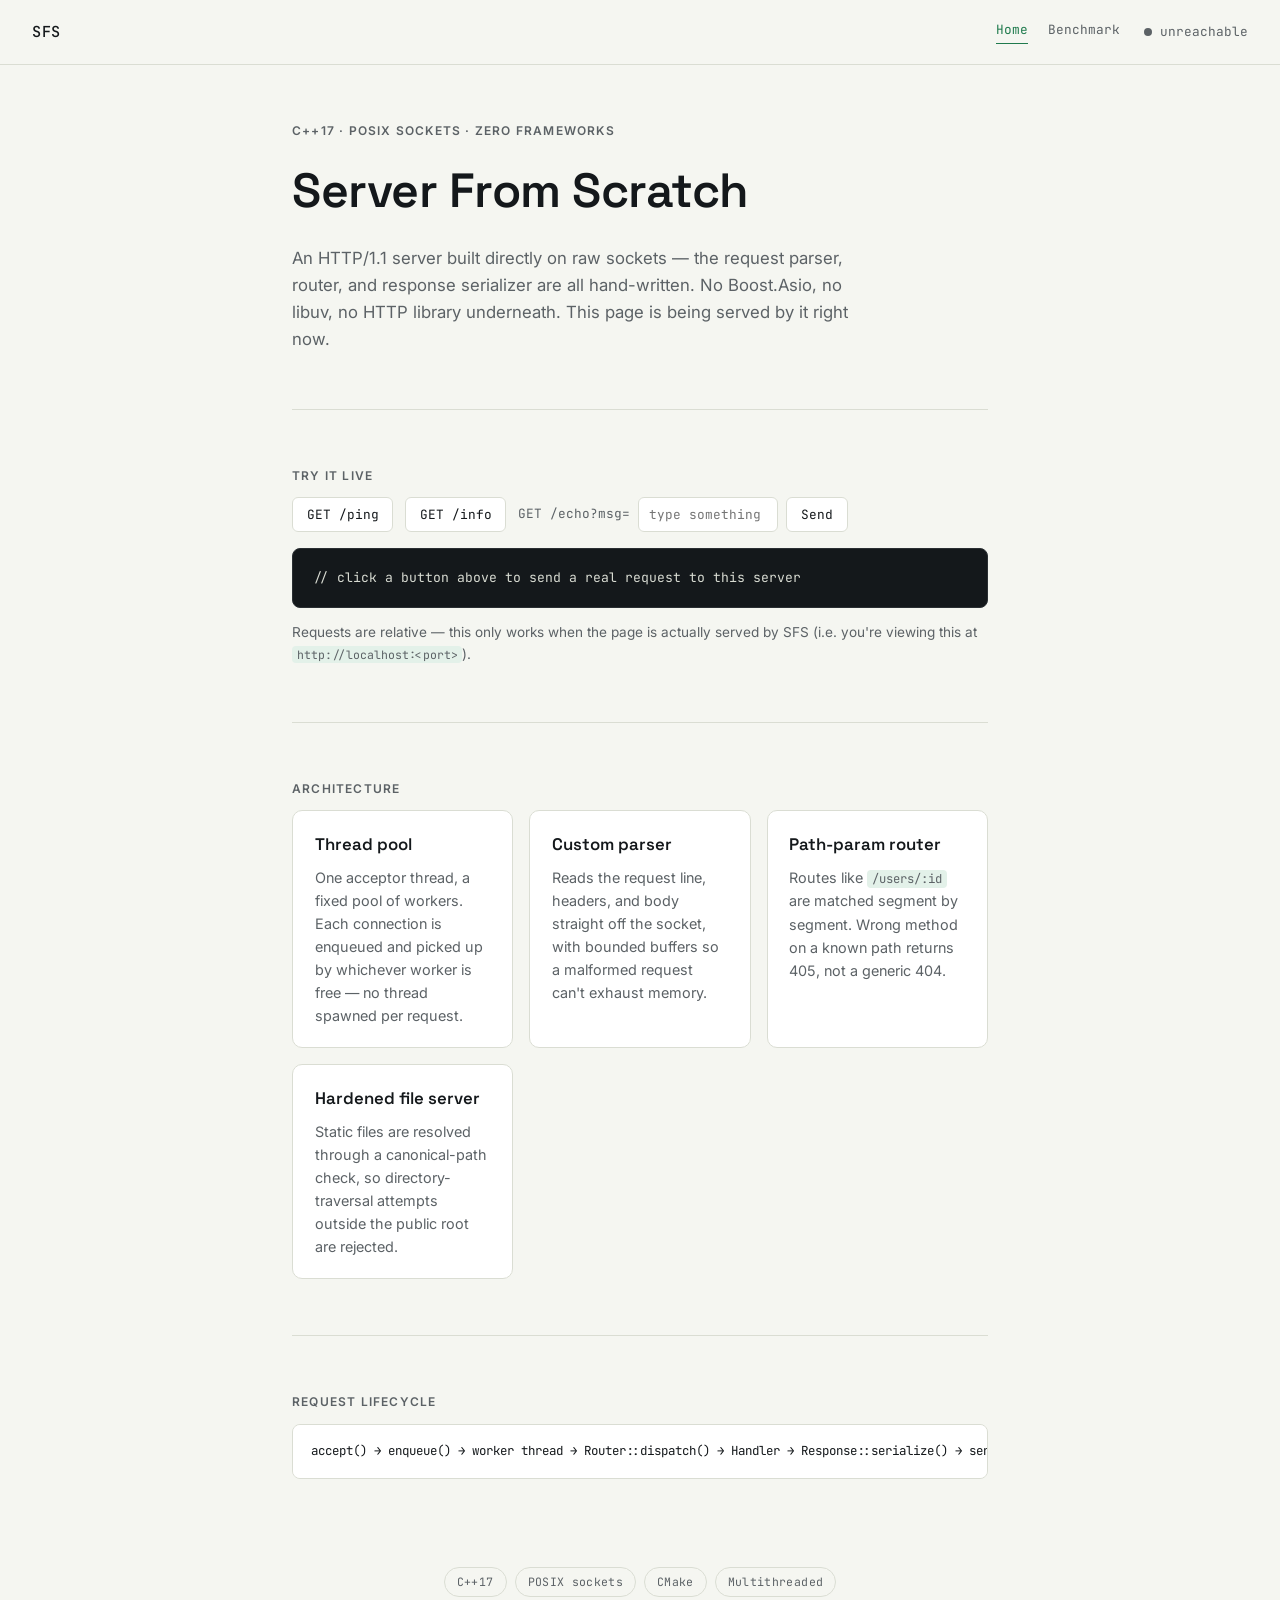
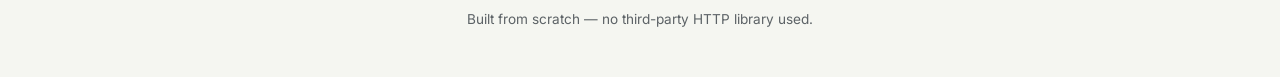
==== commit 379b24bf: "added benchmark functionality" ====
--- a/public/index.html
+++ b/public/index.html
@@ -13,10 +13,16 @@
 
 <header class="topbar">
   <span class="wordmark">SFS</span>
-  <span class="status" id="status-pill">
-    <span class="dot" aria-hidden="true"></span>
-    <span id="status-text">checking…</span>
-  </span>
+  <div class="topbar-right">
+    <nav class="nav">
+      <a href="index.html" class="active">Home</a>
+      <a href="benchmark.html">Benchmark</a>
+    </nav>
+    <span class="status" id="status-pill">
+      <span class="dot" aria-hidden="true"></span>
+      <span id="status-text">checking…</span>
+    </span>
+  </div>
 </header>
 
 <main>
--- a/public/style.css
+++ b/public/style.css
@@ -62,6 +62,36 @@
   letter-spacing: 0.04em;
 }
 
+.topbar-right {
+  display: flex;
+  align-items: center;
+  gap: 1.5rem;
+}
+
+.nav {
+  display: flex;
+  gap: 1.25rem;
+}
+
+.nav a {
+  font-family: 'JetBrains Mono', monospace;
+  font-size: 0.8rem;
+  color: var(--muted);
+  text-decoration: none;
+  border-bottom: 1px solid transparent;
+  padding-bottom: 2px;
+  transition: color 0.15s ease, border-color 0.15s ease;
+}
+
+.nav a:hover {
+  color: var(--ink);
+}
+
+.nav a.active {
+  color: var(--accent);
+  border-color: var(--accent);
+}
+
 .status {
   display: flex;
   align-items: center;
@@ -296,6 +326,207 @@
   margin: 0;
 }
 
+/* ── Benchmark: config form ───────────────────── */
+
+.config-grid {
+  display: grid;
+  grid-template-columns: repeat(auto-fit, minmax(150px, 1fr));
+  gap: 1rem;
+  margin-bottom: 1.5rem;
+}
+
+.field {
+  display: flex;
+  flex-direction: column;
+  gap: 0.4rem;
+}
+
+.field label {
+  font-family: 'Inter', sans-serif;
+  font-size: 0.72rem;
+  font-weight: 600;
+  letter-spacing: 0.06em;
+  text-transform: uppercase;
+  color: var(--muted);
+}
+
+.field input,
+.field select {
+  font-family: 'JetBrains Mono', monospace;
+  font-size: 0.85rem;
+  border: 1px solid var(--line);
+  border-radius: 6px;
+  padding: 0.55rem 0.65rem;
+  background: var(--surface);
+  color: var(--ink);
+  width: 100%;
+}
+
+.field input:focus,
+.field select:focus {
+  border-color: var(--accent);
+  outline: none;
+}
+
+.run-row {
+  display: flex;
+  align-items: center;
+  gap: 0.75rem;
+  flex-wrap: wrap;
+  margin-bottom: 1.25rem;
+}
+
+.btn-primary {
+  font-family: 'JetBrains Mono', monospace;
+  font-size: 0.85rem;
+  font-weight: 500;
+  background: var(--accent);
+  color: #fff;
+  border: 1px solid var(--accent);
+  border-radius: 6px;
+  padding: 0.65rem 1.25rem;
+  cursor: pointer;
+  transition: opacity 0.15s ease;
+}
+
+.btn-primary:hover {
+  opacity: 0.88;
+}
+
+.btn-primary:disabled {
+  opacity: 0.5;
+  cursor: not-allowed;
+}
+
+.btn-ghost {
+  font-family: 'JetBrains Mono', monospace;
+  font-size: 0.85rem;
+  background: transparent;
+  color: var(--muted);
+  border: 1px solid var(--line);
+  border-radius: 6px;
+  padding: 0.65rem 1.1rem;
+  cursor: pointer;
+}
+
+.btn-ghost:hover {
+  color: var(--ink);
+  border-color: var(--ink);
+}
+
+.progress-track {
+  height: 6px;
+  background: var(--line);
+  border-radius: 3px;
+  overflow: hidden;
+  margin-bottom: 0.5rem;
+}
+
+.progress-fill {
+  height: 100%;
+  background: var(--accent);
+  width: 0%;
+  transition: width 0.1s linear;
+}
+
+.progress-label {
+  font-family: 'JetBrains Mono', monospace;
+  font-size: 0.78rem;
+  color: var(--muted);
+}
+
+/* ── Benchmark: stat cards ─────────────────────── */
+
+.stat-grid {
+  display: grid;
+  grid-template-columns: repeat(auto-fit, minmax(130px, 1fr));
+  gap: 0.85rem;
+  margin: 1.5rem 0;
+}
+
+.stat-card {
+  background: var(--surface);
+  border: 1px solid var(--line);
+  border-radius: 10px;
+  padding: 1rem 1.1rem;
+}
+
+.stat-card .label {
+  font-family: 'Inter', sans-serif;
+  font-size: 0.68rem;
+  font-weight: 600;
+  letter-spacing: 0.06em;
+  text-transform: uppercase;
+  color: var(--muted);
+  margin-bottom: 0.35rem;
+}
+
+.stat-card .value {
+  font-family: 'JetBrains Mono', monospace;
+  font-size: 1.5rem;
+  font-weight: 500;
+  color: var(--ink);
+}
+
+.stat-card.highlight .value {
+  color: var(--accent);
+}
+
+/* ── Benchmark: chart panels ───────────────────── */
+
+.chart-panel {
+  background: var(--surface);
+  border: 1px solid var(--line);
+  border-radius: 10px;
+  padding: 1.25rem;
+  margin-bottom: 1rem;
+}
+
+.chart-panel h3 {
+  font-family: 'Inter', sans-serif;
+  font-size: 0.78rem;
+  font-weight: 600;
+  letter-spacing: 0.04em;
+  text-transform: uppercase;
+  color: var(--muted);
+  margin: 0 0 0.85rem;
+}
+
+.chart-panel svg {
+  display: block;
+  width: 100%;
+  height: auto;
+}
+
+.log-panel {
+  background: var(--console-bg);
+  color: var(--console-text);
+  border-radius: 8px;
+  border: 1px solid var(--console-line);
+  padding: 0.9rem 1rem;
+  height: 180px;
+  overflow-y: auto;
+  font-family: 'JetBrains Mono', monospace;
+  font-size: 0.76rem;
+  line-height: 1.7;
+}
+
+.log-panel .row {
+  display: flex;
+  gap: 0.6rem;
+  white-space: nowrap;
+}
+
+.log-panel .row.fail {
+  color: #E08585;
+}
+
+.log-panel .idx {
+  color: var(--console-line);
+  width: 2.5em;
+  text-align: right;
+}
+
 /* ── Responsive ───────────────────────────────── */
 
 @media (max-width: 520px) {
@@ -311,4 +542,17 @@
   #echo-input {
     width: 100%;
   }
-}
+
+  .topbar {
+    flex-wrap: wrap;
+    gap: 0.75rem;
+  }
+
+  .topbar-right {
+    gap: 1rem;
+  }
+
+  .log-panel {
+    font-size: 0.7rem;
+  }
+}
